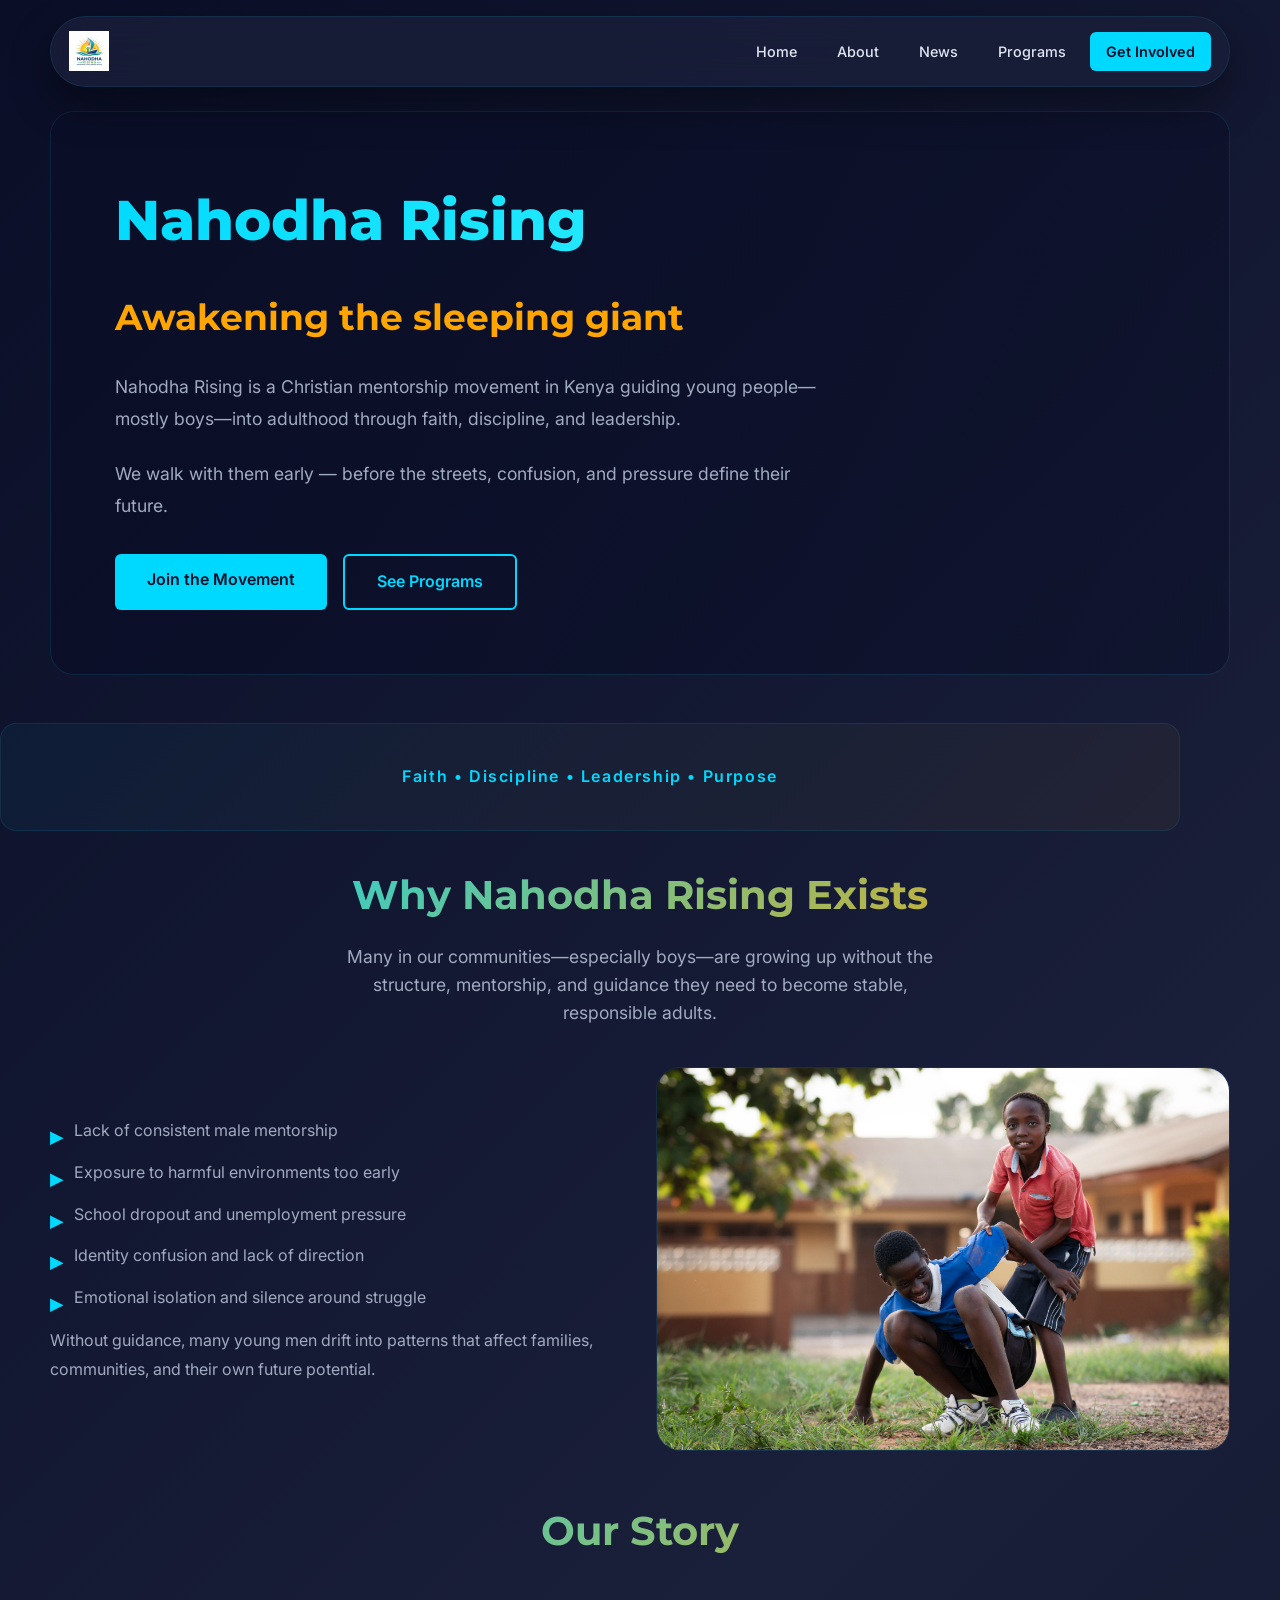
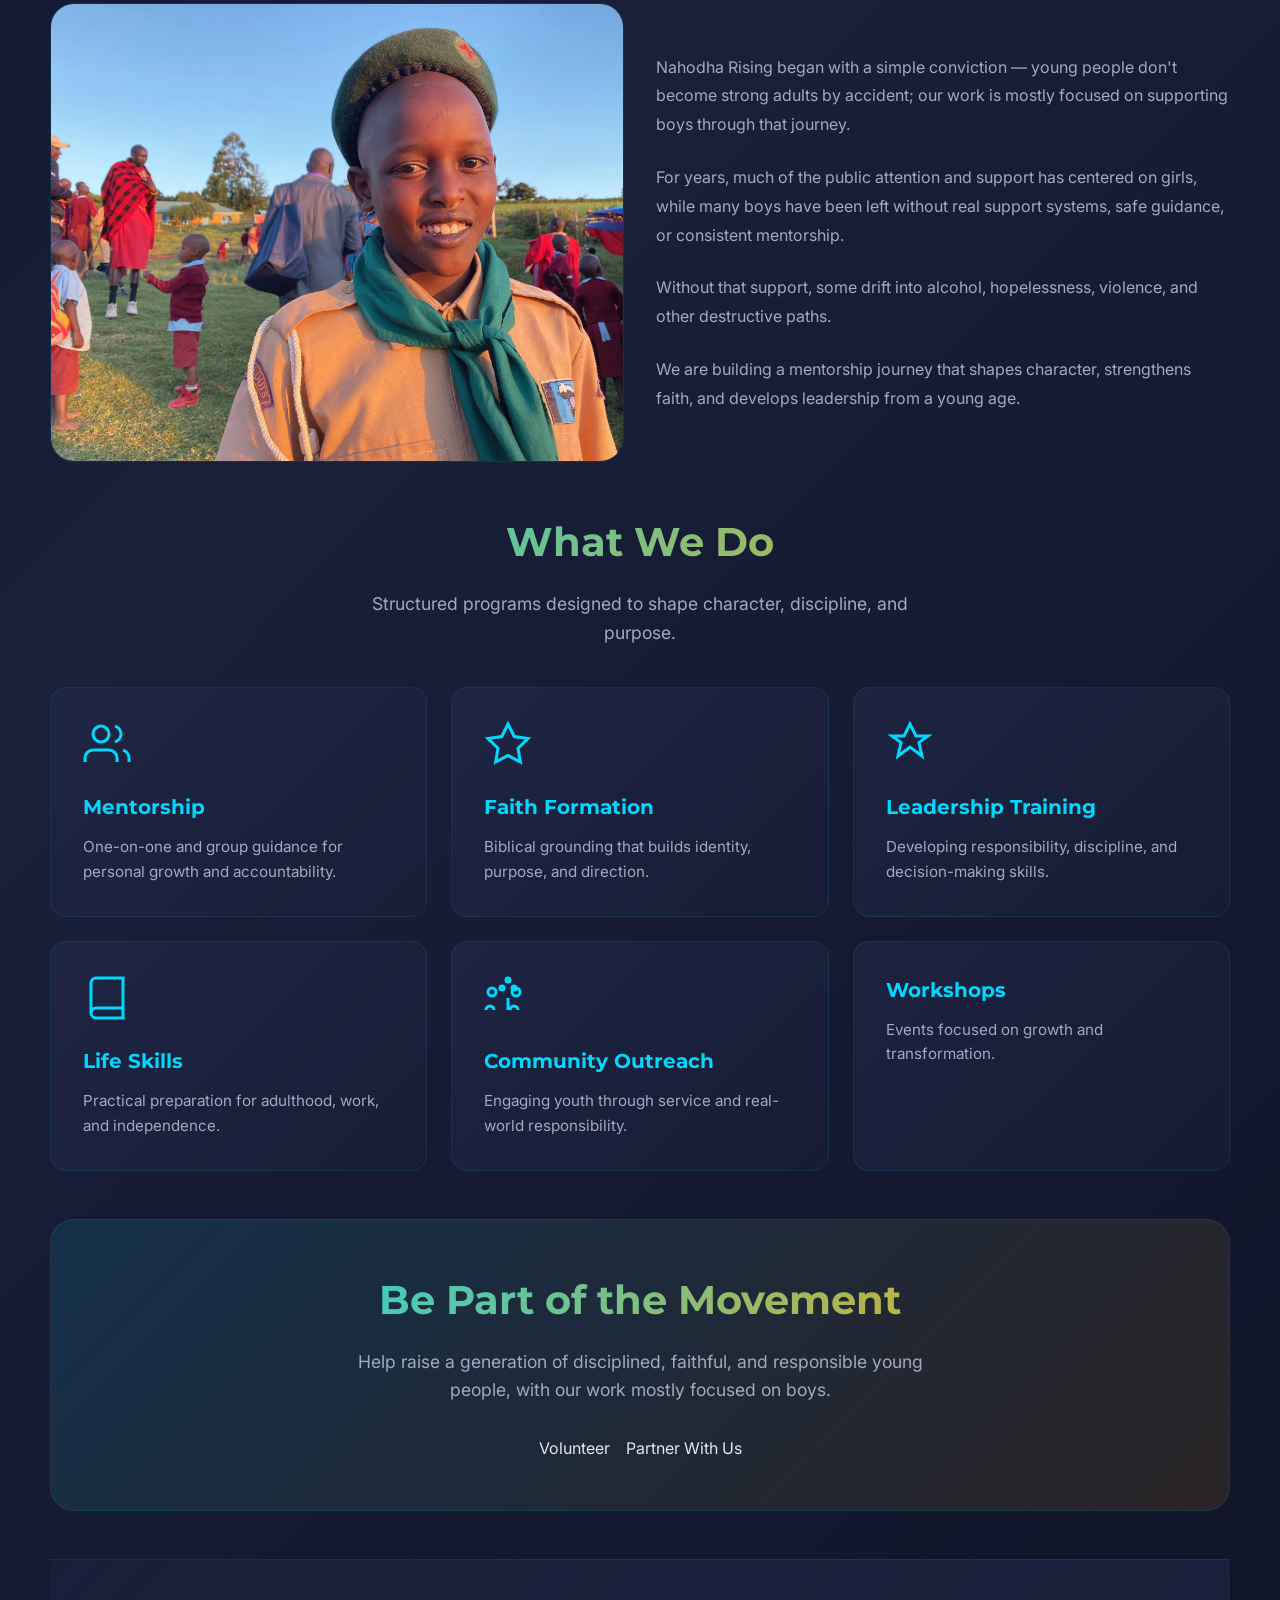
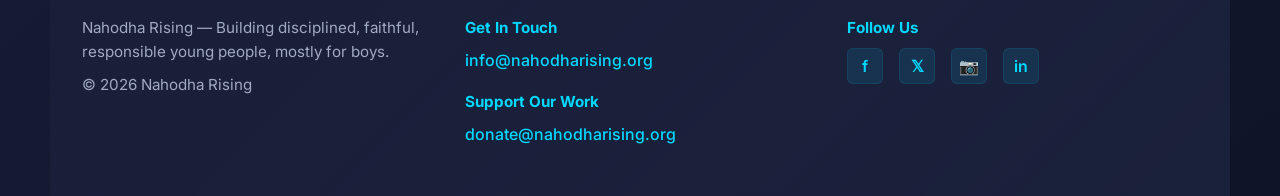
==== Design2/index.html @ 3c3beb3c "Added initial HTML structure and CSS for Design 3 website - Created about.html, get-involved.html, i" ====
<!doctype html>
<html lang="en">
  <head>
    <meta charset="UTF-8" />
    <meta name="viewport" content="width=device-width, initial-scale=1.0" />
    <title>Nahodha Rising | Modern Design</title>
    <link rel="stylesheet" href="style.css" />
  </head>

  <body>
    <!-- NAVBAR -->
    <nav>
      <div class="logo">
        <img src="../assets/logo.jpeg" alt="Nahodha Rising Logo" />
      </div>

      <button class="menu-toggle" aria-label="Toggle menu">
        <span></span>
        <span></span>
        <span></span>
      </button>

      <div class="nav-links">
        <a href="index.html">Home</a>
        <a href="about.html">About</a>
        <a href="news.html">News</a>
        <a href="programs.html">Programs</a>
        <a href="get-involved.html" class="nav-cta">Get Involved</a>
      </div>
    </nav>

    <!-- HERO -->
    <section class="hero hero-home">
      <div class="hero-content">
        <h1>Nahodha Rising</h1>

        <h2>Awakening the sleeping giant</h2>

        <p>
          Nahodha Rising is a Christian mentorship movement in Kenya guiding
          young people—mostly boys—into adulthood through faith, discipline, and
          leadership.
        </p>

        <p>
          We walk with them early — before the streets, confusion, and pressure
          define their future.
        </p>

        <div class="hero-actions">
          <a href="get-involved.html" class="cta-primary">Join the Movement</a>
          <a href="programs.html" class="cta-secondary">See Programs</a>
        </div>
      </div>
    </section>

    <!-- IDENTITY BAR -->
    <section class="identity">
      <p>Faith • Discipline • Leadership • Purpose</p>
    </section>

    <!-- PROBLEM -->
    <section class="problem">
      <div class="section-header">
        <h2>Why Nahodha Rising Exists</h2>
        <p>
          Many in our communities—especially boys—are growing up without the
          structure, mentorship, and guidance they need to become stable,
          responsible adults.
        </p>
      </div>

      <div class="problem-grid">
        <div class="problem-text">
          <ul>
            <li>Lack of consistent male mentorship</li>
            <li>Exposure to harmful environments too early</li>
            <li>School dropout and unemployment pressure</li>
            <li>Identity confusion and lack of direction</li>
            <li>Emotional isolation and silence around struggle</li>
          </ul>

          <p>
            Without guidance, many young men drift into patterns that affect
            families, communities, and their own future potential.
          </p>
        </div>

        <div class="problem-media">
          <img src="../assets/2149479929.jpg" alt="Youth context image" />
        </div>
      </div>
    </section>

    <!-- STORY -->
    <section class="story">
      <div class="section-header">
        <h2>Our Story</h2>
      </div>

      <div class="story-content">
        <div class="story-media">
          <img src="../assets/I.webp" alt="Mentorship moment" />
        </div>

        <div class="story-text">
          <p>
            Nahodha Rising began with a simple conviction — young people don't
            become strong adults by accident; our work is mostly focused on
            supporting boys through that journey.
          </p>

          <p>
            For years, much of the public attention and support has centered on
            girls, while many boys have been left without real support systems,
            safe guidance, or consistent mentorship.
          </p>

          <p>
            Without that support, some drift into alcohol, hopelessness,
            violence, and other destructive paths.
          </p>

          <p>
            We are building a mentorship journey that shapes character,
            strengthens faith, and develops leadership from a young age.
          </p>
        </div>
      </div>
    </section>

    <!-- PROGRAMS -->
    <section class="programs">
      <div class="section-header">
        <h2>What We Do</h2>
        <p>
          Structured programs designed to shape character, discipline, and
          purpose.
        </p>
      </div>

      <div class="grid">
        <div class="card">
          <svg
            class="card-icon"
            viewBox="0 0 24 24"
            fill="none"
            stroke="currentColor"
            stroke-width="2"
          >
            <path d="M17 21v-2a4 4 0 0 0-4-4H5a4 4 0 0 0-4 4v2" />
            <circle cx="9" cy="7" r="4" />
            <path d="M23 21v-2a4 4 0 0 0-3-3.87" />
            <path d="M16 3.13a4 4 0 0 1 0 7.75" />
          </svg>
          <h3>Mentorship</h3>
          <p>
            One-on-one and group guidance for personal growth and
            accountability.
          </p>
        </div>

        <div class="card">
          <svg
            class="card-icon"
            viewBox="0 0 24 24"
            fill="none"
            stroke="currentColor"
            stroke-width="2"
          >
            <path
              d="M12 2l3.09 6.26L22 9.27l-5 4.87 1.18 6.88L12 17.77l-6.18 3.25L7 14.14 2 9.27l6.91-1.01L12 2z"
            />
          </svg>
          <h3>Faith Formation</h3>
          <p>
            Biblical grounding that builds identity, purpose, and direction.
          </p>
        </div>

        <div class="card">
          <svg
            class="card-icon"
            viewBox="0 0 24 24"
            fill="none"
            stroke="currentColor"
            stroke-width="2"
          >
            <path
              d="M12 2l3 6h6l-4.5 3.3 1.5 6.7-6-4.5-6 4.5 1.5-6.7-4.5-3.3h6z"
            />
          </svg>
          <h3>Leadership Training</h3>
          <p>
            Developing responsibility, discipline, and decision-making skills.
          </p>
        </div>

        <div class="card">
          <svg
            class="card-icon"
            viewBox="0 0 24 24"
            fill="none"
            stroke="currentColor"
            stroke-width="2"
          >
            <path d="M4 19.5A2.5 2.5 0 0 1 6.5 17H20" />
            <path
              d="M6.5 2H20v20H6.5A2.5 2.5 0 0 1 4 19.5v-15A2.5 2.5 0 0 1 6.5 2z"
            />
          </svg>
          <h3>Life Skills</h3>
          <p>Practical preparation for adulthood, work, and independence.</p>
        </div>

        <div class="card">
          <svg
            class="card-icon"
            viewBox="0 0 24 24"
            fill="none"
            stroke="currentColor"
            stroke-width="2"
          >
            <path d="M17 18a2 2 0 1 0-4 0" />
            <path d="M5 18a2 2 0 1 0-4 0" />
            <path d="M12 2a1 1 0 1 0 0 2 1 1 0 0 0 0-2z" />
            <path d="M9 6a1 1 0 1 0 0 2 1 1 0 0 0 0-2z" />
            <path d="M15 6a1 1 0 1 0 0 2 1 1 0 0 0 0-2z" />
            <path d="M6 9a2 2 0 1 0-4 0 2 2 0 0 0 4 0z" />
            <path d="M18 9a2 2 0 1 0-4 0 2 2 0 0 0 4 0z" />
            <path d="M12 12v6" />
          </svg>
          <h3>Community Outreach</h3>
          <p>Engaging youth through service and real-world responsibility.</p>
        </div>

        <div class="card">
          <h3>Workshops</h3>
          <p>Events focused on growth and transformation.</p>
        </div>
      </div>
    </section>

    <!-- FINAL CTA -->
    <section class="cta">
      <h2>Be Part of the Movement</h2>

      <p>
        Help raise a generation of disciplined, faithful, and responsible young
        people, with our work mostly focused on boys.
      </p>

      <div class="cta-buttons">
        <a href="get-involved.html">Volunteer</a>
        <a href="get-involved.html">Partner With Us</a>
      </div>
    </section>

    <!-- FOOTER -->
    <footer>
      <div class="footer-content">
        <div>
          <p>
            Nahodha Rising — Building disciplined, faithful, responsible young
            people, mostly for boys.
          </p>
          <p>&copy; 2026 Nahodha Rising</p>
        </div>

        <div class="footer-contact">
          <p><strong>Get In Touch</strong></p>
          <a href="mailto:info@nahodharising.org" class="contact-link"
            >info@nahodharising.org</a
          >
          <p style="margin-top: 1rem"><strong>Support Our Work</strong></p>
          <a href="mailto:donate@nahodharising.org" class="donate-link"
            >donate@nahodharising.org</a
          >
        </div>

        <div class="footer-social">
          <p><strong>Follow Us</strong></p>
          <div class="social-icons">
            <a href="#" aria-label="Facebook" class="social-icon">f</a>
            <a href="#" aria-label="Twitter" class="social-icon">𝕏</a>
            <a href="#" aria-label="Instagram" class="social-icon">📷</a>
            <a href="#" aria-label="LinkedIn" class="social-icon">in</a>
          </div>
        </div>
      </div>
    </footer>

    <script>
      // Mobile menu toggle
      const toggle = document.querySelector(".menu-toggle");
      const navLinks = document.querySelector(".nav-links");
      const links = navLinks.querySelectorAll("a");

      toggle.addEventListener("click", () => {
        toggle.classList.toggle("active");
        navLinks.classList.toggle("open");
      });

      links.forEach((link) => {
        link.addEventListener("click", () => {
          toggle.classList.remove("active");
          navLinks.classList.remove("open");
        });
      });
    </script>
  </body>
</html>
---- Design2/style.css ----
@import url("https://fonts.googleapis.com/css2?family=Montserrat:wght@600;700;800&family=Inter:wght@400;500;600;700&display=swap");

:root {
  --dark-bg: #0a0e27;
  --dark-surface: #1a1f3a;
  --dark-surface-2: #242d4d;
  --accent: #00d9ff;
  --accent-dark: #00a8cc;
  --accent-light: #33f0ff;
  --gold: #ffa500;
  --text: #e0e6f2;
  --text-muted: #a0aac0;
  --border: rgba(0, 217, 255, 0.1);
  --shadow: 0 18px 40px rgba(0, 0, 0, 0.4);
  --radius: 24px;
  --radius-sm: 16px;
  --container: 1180px;
}

* {
  box-sizing: border-box;
}

html {
  scroll-behavior: smooth;
}

body {
  margin: 0;
  font-family: "Inter", sans-serif;
  color: var(--text);
  background: linear-gradient(135deg, #0a0e27 0%, #1a1f3a 50%, #0f1428 100%);
  line-height: 1.6;
  min-height: 100vh;
}

img {
  display: block;
  width: 100%;
  height: auto;
}

a {
  color: inherit;
  text-decoration: none;
}

body > nav,
body > section,
body > footer {
  width: min(calc(100% - 3rem), var(--container));
  margin-inline: auto;
}

body > section,
body > footer {
  width: min(calc(100% - 4rem), var(--container));
}

body > section,
body > footer {
  margin-top: 1.5rem;
}

nav {
  position: sticky;
  top: 1rem;
  z-index: 10;
  display: flex;
  align-items: center;
  justify-content: space-between;
  gap: 1.25rem;
  padding: 0.9rem 1.15rem;
  margin-top: 1rem;
  background: rgba(26, 31, 58, 0.8);
  backdrop-filter: blur(18px);
  border: 1px solid var(--border);
  border-radius: 999px;
  box-shadow: var(--shadow);
}

.logo {
  display: flex;
  align-items: center;
  gap: 0.75rem;
  min-width: 92px;
}

.logo img {
  height: 40px;
  width: auto;
}

.menu-toggle {
  display: none;
  flex-direction: column;
  gap: 0.4rem;
  background: none;
  border: none;
  cursor: pointer;
  padding: 0.5rem;
}

.menu-toggle span {
  width: 24px;
  height: 2px;
  background-color: var(--accent);
  border-radius: 999px;
  transition: all 0.3s ease;
}

.menu-toggle.active span:nth-child(1) {
  transform: rotate(45deg) translate(7px, 7px);
}

.menu-toggle.active span:nth-child(2) {
  opacity: 0;
}

.menu-toggle.active span:nth-child(3) {
  transform: rotate(-45deg) translate(8px, -8px);
}

.nav-links {
  display: flex;
  gap: 0.5rem;
  align-items: center;
}

.nav-links a {
  padding: 0.5rem 1rem;
  border-radius: 0.375rem;
  font-size: 0.9rem;
  font-weight: 500;
  transition: all 0.3s ease;
  color: var(--text);
}

.nav-links a:hover {
  color: var(--accent);
  background-color: rgba(0, 217, 255, 0.1);
}

.nav-cta {
  background-color: var(--accent) !important;
  color: var(--dark-bg) !important;
  font-weight: 600 !important;
}

.nav-cta:hover {
  background-color: var(--accent-light) !important;
  color: var(--dark-bg) !important;
}

/* HERO */
.hero {
  position: relative;
  display: flex;
  align-items: center;
  min-height: 420px;
  margin-bottom: 3rem;
  padding: clamp(2rem, 5vw, 4rem);
  border-radius: var(--radius);
  overflow: hidden;
  border: 1px solid var(--border);
  background-size: cover;
  background-position: center;
  background-repeat: no-repeat;
}

.hero::before {
  content: "";
  position: absolute;
  inset: 0;
  background: linear-gradient(
    115deg,
    rgba(10, 14, 39, 0.88) 18%,
    rgba(10, 14, 39, 0.68) 52%,
    rgba(10, 14, 39, 0.5) 100%
  );
}

.hero-content {
  position: relative;
  display: flex;
  flex-direction: column;
  gap: 1.5rem;
  z-index: 1;
  max-width: 720px;
}

.hero-content h1 {
  font-family: "Montserrat", sans-serif;
  font-size: clamp(2.5rem, 6vw, 3.5rem);
  font-weight: 800;
  margin: 0;
  background: linear-gradient(135deg, var(--accent), var(--accent-light));
  -webkit-background-clip: text;
  -webkit-text-fill-color: transparent;
  background-clip: text;
}

.hero-content h2 {
  font-family: "Montserrat", sans-serif;
  font-size: clamp(1.5rem, 4vw, 2.25rem);
  font-weight: 700;
  margin: 0;
  color: var(--gold);
}

.hero-content p {
  font-size: 1.1rem;
  color: var(--text-muted);
  margin: 0;
  line-height: 1.8;
}

.hero-home {
  background-image: url("./assets/medium-shot-smiley-boy-outdoors-no-edit.jpg");
}

.hero-about {
  background-image: url("./assets/boys-playing-football.jpg");
}

.hero-news {
  min-height: 340px;
  background-image: url("./assets/I.webp");
}

.hero-get-involved {
  background-image: url("./assets/2149479929.jpg");
}

.hero-programs {
  min-height: 340px;
  background-image: url("./assets/I.webp");
}

.hero-actions {
  display: flex;
  gap: 1rem;
  flex-wrap: wrap;
  margin-top: 0.5rem;
}

/* IDENTITY BAR */
.identity {
  text-align: center;
  padding: 1.5rem;
  margin: 2rem 0;
  background: linear-gradient(
    135deg,
    rgba(0, 217, 255, 0.05),
    rgba(255, 165, 0, 0.05)
  );
  border: 1px solid var(--border);
  border-radius: var(--radius-sm);
  font-size: 1rem;
  font-weight: 600;
  color: var(--accent);
  letter-spacing: 0.1em;
}

/* SECTIONS */
.problem,
.story,
.programs,
.impact,
.cta,
.blog {
  margin-bottom: 3rem;
}

.section-header {
  text-align: center;
  margin-bottom: 2.5rem;
}

.section-header h2 {
  font-family: "Montserrat", sans-serif;
  font-size: clamp(2rem, 5vw, 2.5rem);
  font-weight: 700;
  margin: 0 0 1rem 0;
  background: linear-gradient(135deg, var(--accent), var(--gold));
  -webkit-background-clip: text;
  -webkit-text-fill-color: transparent;
  background-clip: text;
}

.section-header p {
  font-size: 1.1rem;
  color: var(--text-muted);
  margin: 0;
  max-width: 600px;
  margin-inline: auto;
}

/* PROBLEM */
.problem-grid {
  display: grid;
  grid-template-columns: 1fr 1fr;
  gap: 2rem;
  align-items: center;
}

.problem-text ul {
  list-style: none;
  padding: 0;
  margin: 0;
  display: flex;
  flex-direction: column;
  gap: 1rem;
}

.problem-text li {
  padding-left: 1.5rem;
  position: relative;
  color: var(--text-muted);
  font-size: 1rem;
}

.problem-text li:before {
  content: "▸";
  position: absolute;
  left: 0;
  color: var(--accent);
  font-weight: bold;
  font-size: 1.5rem;
}

.problem-text p {
  color: var(--text-muted);
  font-size: 1rem;
  line-height: 1.8;
}

.problem-media {
  border-radius: var(--radius);
  overflow: hidden;
  border: 1px solid var(--border);
}

/* STORY */
.story-content {
  display: grid;
  grid-template-columns: 1fr 1fr;
  gap: 2rem;
  align-items: center;
}

.story-media {
  border-radius: var(--radius);
  overflow: hidden;
  border: 1px solid var(--border);
}

.story-text p {
  color: var(--text-muted);
  font-size: 1rem;
  line-height: 1.8;
  margin: 0 0 1.5rem 0;
}

.story-text p:last-child {
  margin-bottom: 0;
}

/* PROGRAMS / GRID */
.grid {
  display: grid;
  grid-template-columns: repeat(auto-fit, minmax(280px, 1fr));
  gap: 1.5rem;
}

.card {
  background: linear-gradient(
    135deg,
    rgba(36, 45, 77, 0.5),
    rgba(26, 31, 58, 0.5)
  );
  border: 1px solid var(--border);
  border-radius: var(--radius-sm);
  padding: 2rem;
  transition: all 0.3s ease;
}

.card:hover {
  border-color: var(--accent);
  background: linear-gradient(
    135deg,
    rgba(0, 217, 255, 0.1),
    rgba(36, 45, 77, 0.5)
  );
  transform: translateY(-4px);
}

.card-icon {
  width: 3rem;
  height: 3rem;
  margin-bottom: 1rem;
  color: var(--accent);
  stroke-width: 1.5px;
}

.card h3 {
  font-family: "Montserrat", sans-serif;
  font-size: 1.25rem;
  font-weight: 700;
  margin: 0 0 0.75rem 0;
  color: var(--accent);
}

.card p {
  color: var(--text-muted);
  font-size: 0.95rem;
  margin: 0;
  line-height: 1.6;
}

.card-media {
  border-radius: var(--radius-sm);
  overflow: hidden;
  margin-bottom: 1rem;
  max-height: 200px;
}

.card-media img {
  width: 100%;
  height: 100%;
  object-fit: cover;
}

/* IMPACT / STATS */
.stats {
  display: grid;
  grid-template-columns: repeat(auto-fit, minmax(200px, 1fr));
  gap: 1.5rem;
}

.stat {
  text-align: center;
  padding: 1.5rem;
  background: rgba(36, 45, 77, 0.3);
  border-radius: var(--radius-sm);
  border: 1px solid var(--border);
}

.stat h3 {
  font-family: "Montserrat", sans-serif;
  font-size: 1.5rem;
  font-weight: 700;
  margin: 0 0 0.5rem 0;
  color: var(--accent);
}

.stat p {
  color: var(--text-muted);
  font-size: 0.95rem;
  margin: 0;
}

/* CTA */
.cta {
  background: linear-gradient(
    135deg,
    rgba(0, 217, 255, 0.1),
    rgba(255, 165, 0, 0.1)
  );
  border: 1px solid var(--border);
  border-radius: var(--radius);
  padding: 3rem;
  text-align: center;
}

.cta h2 {
  font-family: "Montserrat", sans-serif;
  font-size: clamp(1.75rem, 4vw, 2.5rem);
  font-weight: 700;
  margin: 0 0 1rem 0;
  background: linear-gradient(135deg, var(--accent), var(--gold));
  -webkit-background-clip: text;
  -webkit-text-fill-color: transparent;
  background-clip: text;
}

.cta p {
  color: var(--text-muted);
  font-size: 1.1rem;
  margin: 0 0 2rem 0;
  max-width: 600px;
  margin-inline: auto;
}

.cta-buttons {
  display: flex;
  gap: 1rem;
  justify-content: center;
  flex-wrap: wrap;
}

.cta-primary,
.cta-secondary {
  display: inline-block;
  padding: 0.85rem 2rem;
  border-radius: 0.375rem;
  font-weight: 600;
  font-size: 1rem;
  transition: all 0.3s ease;
  cursor: pointer;
  border: none;
  text-align: center;
}

.cta-primary {
  background-color: var(--accent);
  color: var(--dark-bg);
}

.cta-primary:hover {
  background-color: var(--accent-light);
  transform: translateY(-2px);
}

.cta-secondary {
  background: transparent;
  border: 2px solid var(--accent);
  color: var(--accent);
}

.cta-secondary:hover {
  background: rgba(0, 217, 255, 0.1);
}

/* BLOG */
.blog {
  margin-bottom: 3rem;
}

article.card {
  display: flex;
  flex-direction: column;
}

article.card h3 {
  color: var(--accent);
}

.muted {
  color: var(--text-muted);
  font-size: 0.85rem;
  margin: 0.5rem 0;
}

article.card a {
  color: var(--accent);
  font-weight: 600;
  transition: color 0.3s ease;
}

article.card a:hover {
  color: var(--accent-light);
}

/* COMING SOON */
.coming-soon {
  display: flex;
  justify-content: center;
  align-items: center;
  min-height: 50vh;
  padding: 2rem;
}

.coming-soon-banner {
  text-align: center;
  max-width: 600px;
  padding: 3rem;
  background: linear-gradient(
    135deg,
    rgba(36, 45, 77, 0.5),
    rgba(26, 31, 58, 0.5)
  );
  border: 1px solid var(--border);
  border-radius: 0.5rem;
  box-shadow: var(--shadow);
}

.coming-soon-banner h2 {
  font-size: 2.5rem;
  color: var(--accent);
  margin-bottom: 1rem;
  font-weight: 700;
}

.coming-soon-banner p {
  font-size: 1.1rem;
  color: var(--text-muted);
  margin-bottom: 1.5rem;
  line-height: 1.6;
}

/* FOOTER */
footer {
  background: linear-gradient(
    135deg,
    rgba(26, 31, 58, 0.8),
    rgba(36, 45, 77, 0.5)
  );
  border-top: 1px solid var(--border);
  padding: 3rem 2rem;
  margin-top: 4rem;
}

.footer-content {
  display: grid;
  grid-template-columns: repeat(auto-fit, minmax(250px, 1fr));
  gap: 2rem;
  max-width: var(--container);
  margin-inline: auto;
}

footer p {
  margin: 0.5rem 0;
  color: var(--text-muted);
  font-size: 0.95rem;
}

footer strong {
  color: var(--accent);
}

.footer-contact a,
.social-icon {
  color: var(--accent);
  transition: color 0.3s ease;
  font-weight: 500;
}

.footer-contact a:hover,
.social-icon:hover {
  color: var(--accent-light);
}

.social-icons {
  display: flex;
  gap: 1rem;
  margin-top: 0.5rem;
}

.social-icon {
  display: inline-flex;
  align-items: center;
  justify-content: center;
  width: 36px;
  height: 36px;
  background: rgba(0, 217, 255, 0.1);
  border: 1px solid var(--border);
  border-radius: 0.375rem;
  font-weight: 600;
}

.social-icon:hover {
  background: rgba(0, 217, 255, 0.2);
}

/* RESPONSIVE */
@media (max-width: 768px) {
  body > nav,
  body > section,
  body > footer {
    width: calc(100% - 1.5rem);
  }

  nav {
    flex-wrap: wrap;
    top: 0;
    margin-top: 0;
    border-radius: 0;
    position: relative;
  }

  .menu-toggle {
    display: flex;
  }

  .nav-links {
    display: none;
    position: absolute;
    top: 100%;
    left: 0;
    right: 0;
    flex-direction: column;
    background: linear-gradient(
      135deg,
      rgba(26, 31, 58, 0.95),
      rgba(36, 45, 77, 0.9)
    );
    padding: 1rem;
    backdrop-filter: blur(18px);
    border: 1px solid var(--border);
    border-radius: var(--radius-sm);
    margin-top: 0.5rem;
  }

  .nav-links.open {
    display: flex;
  }

  .hero {
    min-height: 360px;
    padding: 2rem 1.25rem;
  }

  .problem-grid,
  .story-content {
    grid-template-columns: 1fr;
  }

  .grid {
    grid-template-columns: 1fr;
  }

  .cta {
    padding: 2rem;
  }

  .cta-buttons {
    flex-direction: column;
  }

  .cta-primary,
  .cta-secondary {
    width: 100%;
  }

  footer {
    padding: 2rem 1rem;
  }

  .footer-content {
    grid-template-columns: 1fr;
  }
}
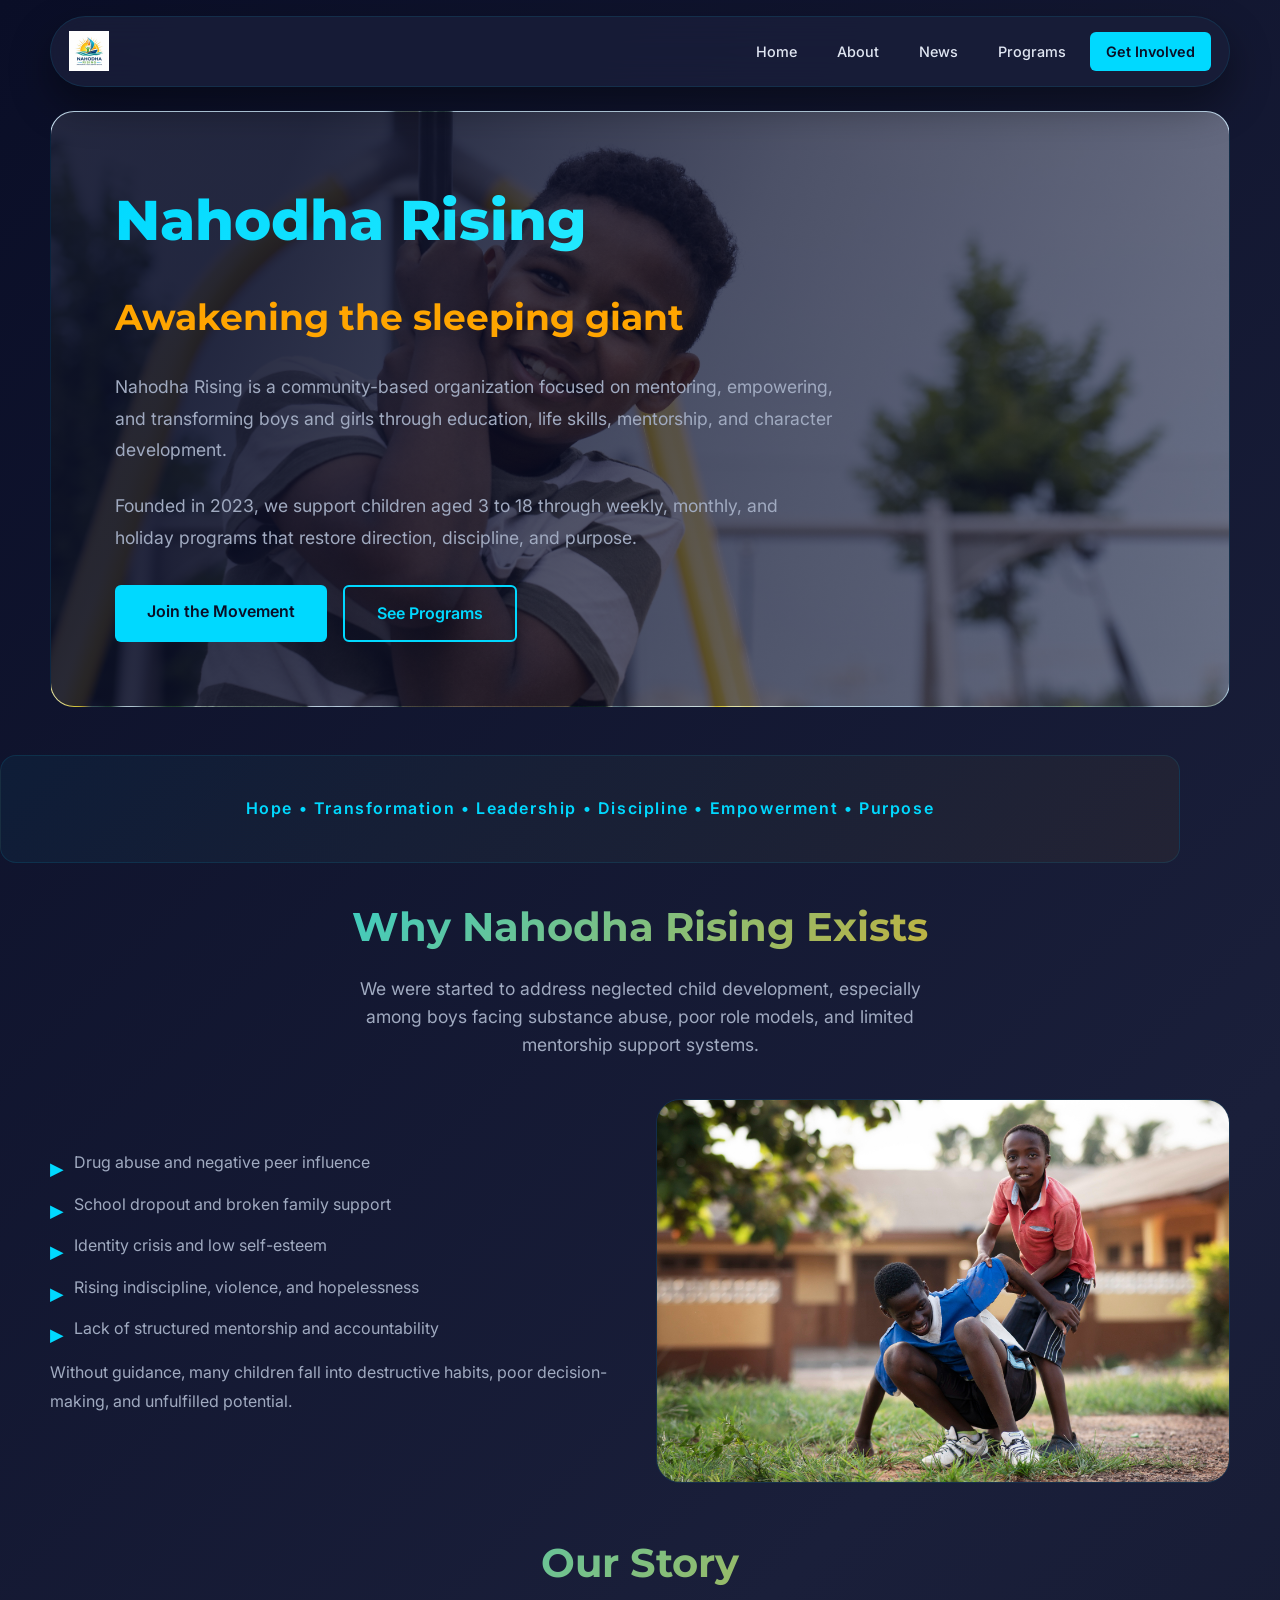
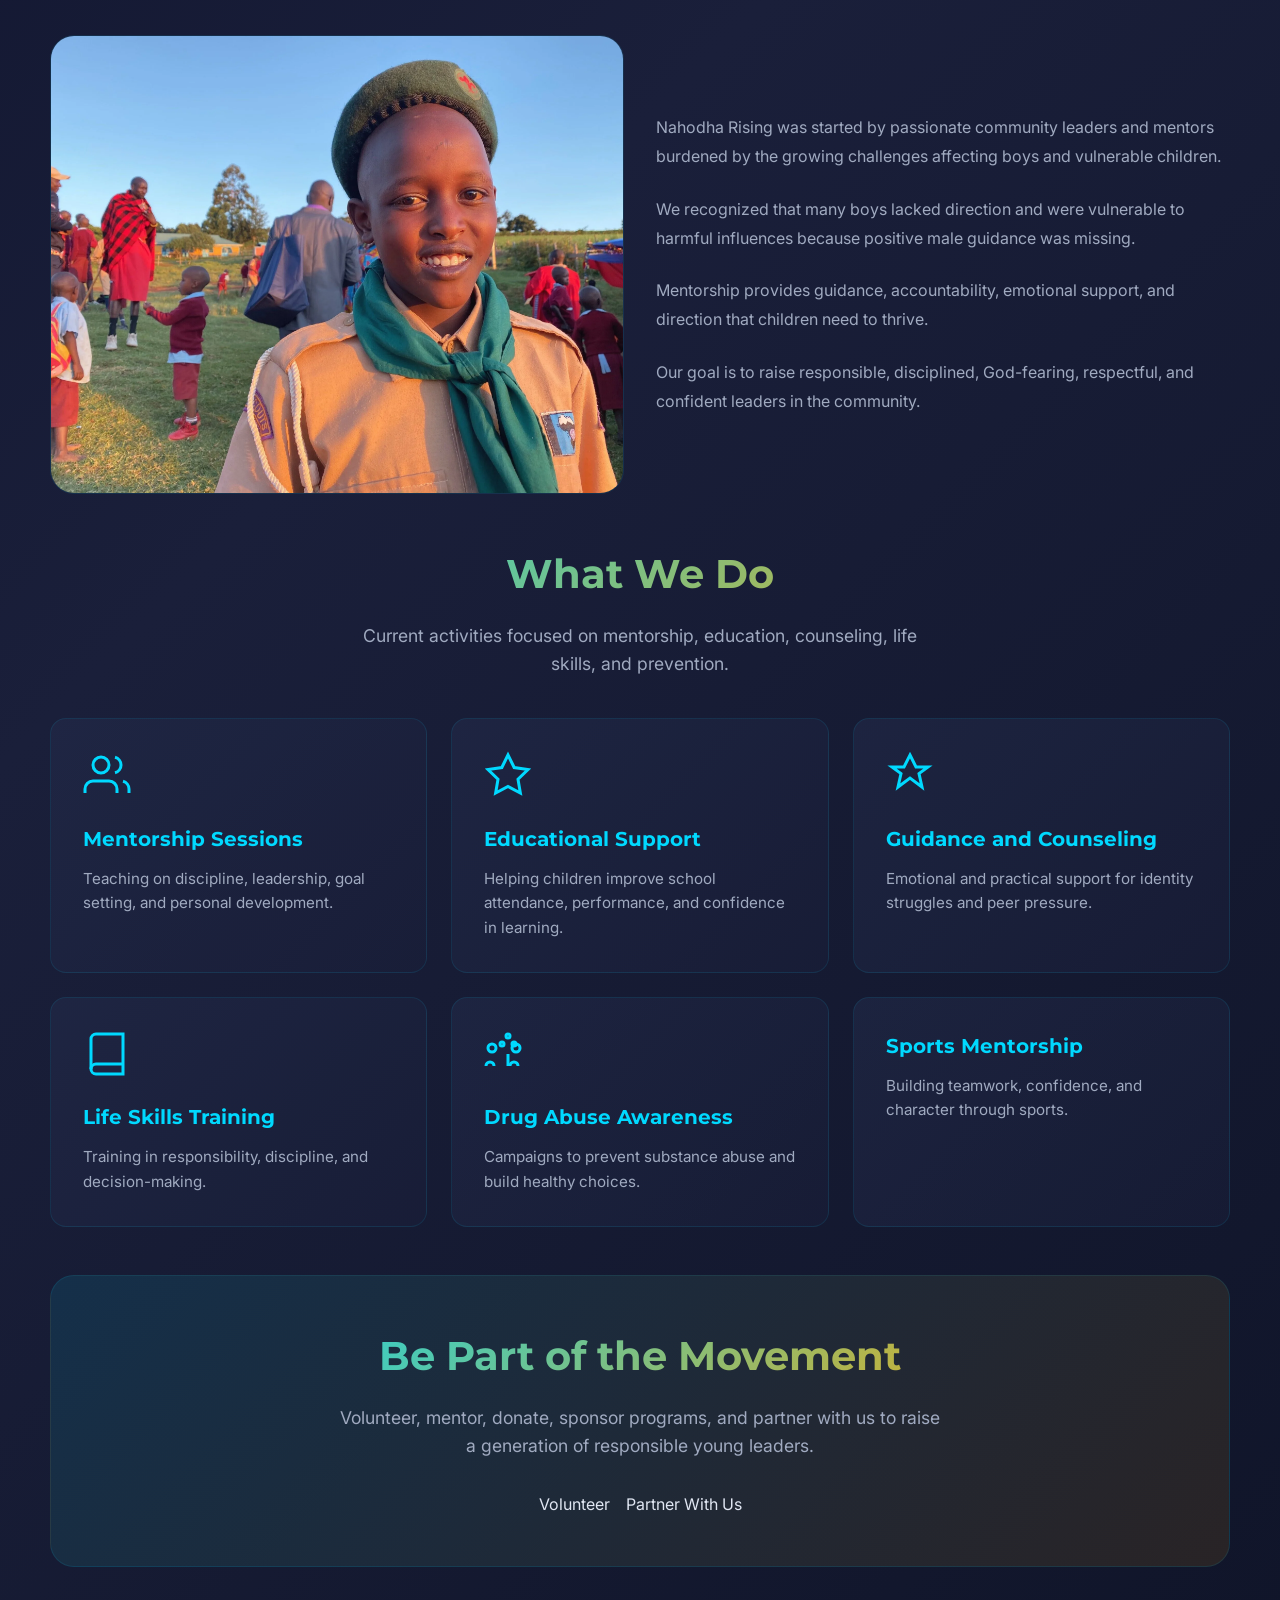
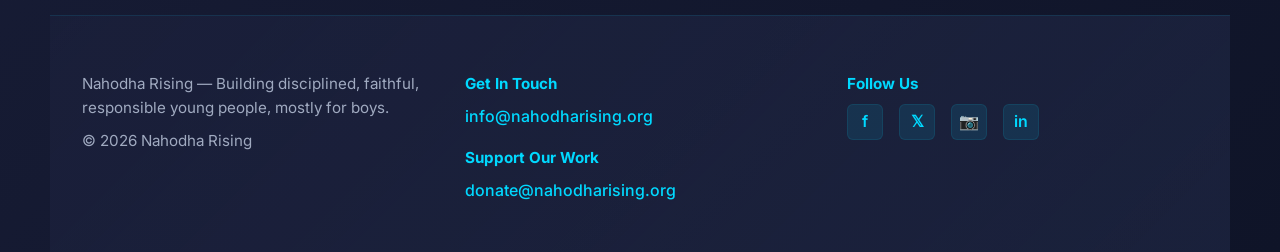
==== commit 2ecf2430: "Refactor website content for Nahodha Rising: updated mission statement, added program details, enhan" ====
--- a/Design2/index.html
+++ b/Design2/index.html
@@ -37,14 +37,15 @@
         <h2>Awakening the sleeping giant</h2>
 
         <p>
-          Nahodha Rising is a Christian mentorship movement in Kenya guiding
-          young people—mostly boys—into adulthood through faith, discipline, and
-          leadership.
+          Nahodha Rising is a community-based organization focused on mentoring,
+          empowering, and transforming boys and girls through education, life
+          skills, mentorship, and character development.
         </p>
 
         <p>
-          We walk with them early — before the streets, confusion, and pressure
-          define their future.
+          Founded in 2023, we support children aged 3 to 18 through weekly,
+          monthly, and holiday programs that restore direction, discipline, and
+          purpose.
         </p>
 
         <div class="hero-actions">
@@ -56,7 +57,9 @@
 
     <!-- IDENTITY BAR -->
     <section class="identity">
-      <p>Faith • Discipline • Leadership • Purpose</p>
+      <p>
+        Hope • Transformation • Leadership • Discipline • Empowerment • Purpose
+      </p>
     </section>
 
     <!-- PROBLEM -->
@@ -64,25 +67,25 @@
       <div class="section-header">
         <h2>Why Nahodha Rising Exists</h2>
         <p>
-          Many in our communities—especially boys—are growing up without the
-          structure, mentorship, and guidance they need to become stable,
-          responsible adults.
+          We were started to address neglected child development, especially
+          among boys facing substance abuse, poor role models, and limited
+          mentorship support systems.
         </p>
       </div>
 
       <div class="problem-grid">
         <div class="problem-text">
           <ul>
-            <li>Lack of consistent male mentorship</li>
-            <li>Exposure to harmful environments too early</li>
-            <li>School dropout and unemployment pressure</li>
-            <li>Identity confusion and lack of direction</li>
-            <li>Emotional isolation and silence around struggle</li>
+            <li>Drug abuse and negative peer influence</li>
+            <li>School dropout and broken family support</li>
+            <li>Identity crisis and low self-esteem</li>
+            <li>Rising indiscipline, violence, and hopelessness</li>
+            <li>Lack of structured mentorship and accountability</li>
           </ul>
 
           <p>
-            Without guidance, many young men drift into patterns that affect
-            families, communities, and their own future potential.
+            Without guidance, many children fall into destructive habits, poor
+            decision-making, and unfulfilled potential.
           </p>
         </div>
 
@@ -105,25 +108,24 @@
 
         <div class="story-text">
           <p>
-            Nahodha Rising began with a simple conviction — young people don't
-            become strong adults by accident; our work is mostly focused on
-            supporting boys through that journey.
-          </p>
-
-          <p>
-            For years, much of the public attention and support has centered on
-            girls, while many boys have been left without real support systems,
-            safe guidance, or consistent mentorship.
-          </p>
-
-          <p>
-            Without that support, some drift into alcohol, hopelessness,
-            violence, and other destructive paths.
-          </p>
-
-          <p>
-            We are building a mentorship journey that shapes character,
-            strengthens faith, and develops leadership from a young age.
+            Nahodha Rising was started by passionate community leaders and
+            mentors burdened by the growing challenges affecting boys and
+            vulnerable children.
+          </p>
+
+          <p>
+            We recognized that many boys lacked direction and were vulnerable to
+            harmful influences because positive male guidance was missing.
+          </p>
+
+          <p>
+            Mentorship provides guidance, accountability, emotional support, and
+            direction that children need to thrive.
+          </p>
+
+          <p>
+            Our goal is to raise responsible, disciplined, God-fearing,
+            respectful, and confident leaders in the community.
           </p>
         </div>
       </div>
@@ -134,8 +136,8 @@
       <div class="section-header">
         <h2>What We Do</h2>
         <p>
-          Structured programs designed to shape character, discipline, and
-          purpose.
+          Current activities focused on mentorship, education, counseling, life
+          skills, and prevention.
         </p>
       </div>
 
@@ -153,10 +155,10 @@
             <path d="M23 21v-2a4 4 0 0 0-3-3.87" />
             <path d="M16 3.13a4 4 0 0 1 0 7.75" />
           </svg>
-          <h3>Mentorship</h3>
-          <p>
-            One-on-one and group guidance for personal growth and
-            accountability.
+          <h3>Mentorship Sessions</h3>
+          <p>
+            Teaching on discipline, leadership, goal setting, and personal
+            development.
           </p>
         </div>
 
@@ -172,9 +174,10 @@
               d="M12 2l3.09 6.26L22 9.27l-5 4.87 1.18 6.88L12 17.77l-6.18 3.25L7 14.14 2 9.27l6.91-1.01L12 2z"
             />
           </svg>
-          <h3>Faith Formation</h3>
-          <p>
-            Biblical grounding that builds identity, purpose, and direction.
+          <h3>Educational Support</h3>
+          <p>
+            Helping children improve school attendance, performance, and
+            confidence in learning.
           </p>
         </div>
 
@@ -190,9 +193,10 @@
               d="M12 2l3 6h6l-4.5 3.3 1.5 6.7-6-4.5-6 4.5 1.5-6.7-4.5-3.3h6z"
             />
           </svg>
-          <h3>Leadership Training</h3>
-          <p>
-            Developing responsibility, discipline, and decision-making skills.
+          <h3>Guidance and Counseling</h3>
+          <p>
+            Emotional and practical support for identity struggles and peer
+            pressure.
           </p>
         </div>
 
@@ -209,8 +213,8 @@
               d="M6.5 2H20v20H6.5A2.5 2.5 0 0 1 4 19.5v-15A2.5 2.5 0 0 1 6.5 2z"
             />
           </svg>
-          <h3>Life Skills</h3>
-          <p>Practical preparation for adulthood, work, and independence.</p>
+          <h3>Life Skills Training</h3>
+          <p>Training in responsibility, discipline, and decision-making.</p>
         </div>
 
         <div class="card">
@@ -230,13 +234,13 @@
             <path d="M18 9a2 2 0 1 0-4 0 2 2 0 0 0 4 0z" />
             <path d="M12 12v6" />
           </svg>
-          <h3>Community Outreach</h3>
-          <p>Engaging youth through service and real-world responsibility.</p>
-        </div>
-
-        <div class="card">
-          <h3>Workshops</h3>
-          <p>Events focused on growth and transformation.</p>
+          <h3>Drug Abuse Awareness</h3>
+          <p>Campaigns to prevent substance abuse and build healthy choices.</p>
+        </div>
+
+        <div class="card">
+          <h3>Sports Mentorship</h3>
+          <p>Building teamwork, confidence, and character through sports.</p>
         </div>
       </div>
     </section>
@@ -246,8 +250,8 @@
       <h2>Be Part of the Movement</h2>
 
       <p>
-        Help raise a generation of disciplined, faithful, and responsible young
-        people, with our work mostly focused on boys.
+        Volunteer, mentor, donate, sponsor programs, and partner with us to
+        raise a generation of responsible young leaders.
       </p>
 
       <div class="cta-buttons">
--- a/Design2/style.css
+++ b/Design2/style.css
@@ -216,25 +216,25 @@
 }
 
 .hero-home {
-  background-image: url("./assets/medium-shot-smiley-boy-outdoors-no-edit.jpg");
+  background-image: url("../assets/medium-shot-smiley-boy-outdoors-no-edit.jpg");
 }
 
 .hero-about {
-  background-image: url("./assets/boys-playing-football.jpg");
+  background-image: url("../assets/boys-playing-football.jpg");
 }
 
 .hero-news {
   min-height: 340px;
-  background-image: url("./assets/I.webp");
+  background-image: url("../assets/I.webp");
 }
 
 .hero-get-involved {
-  background-image: url("./assets/2149479929.jpg");
+  background-image: url("../assets/2149479929.jpg");
 }
 
 .hero-programs {
   min-height: 340px;
-  background-image: url("./assets/I.webp");
+  background-image: url("../assets/I.webp");
 }
 
 .hero-actions {
